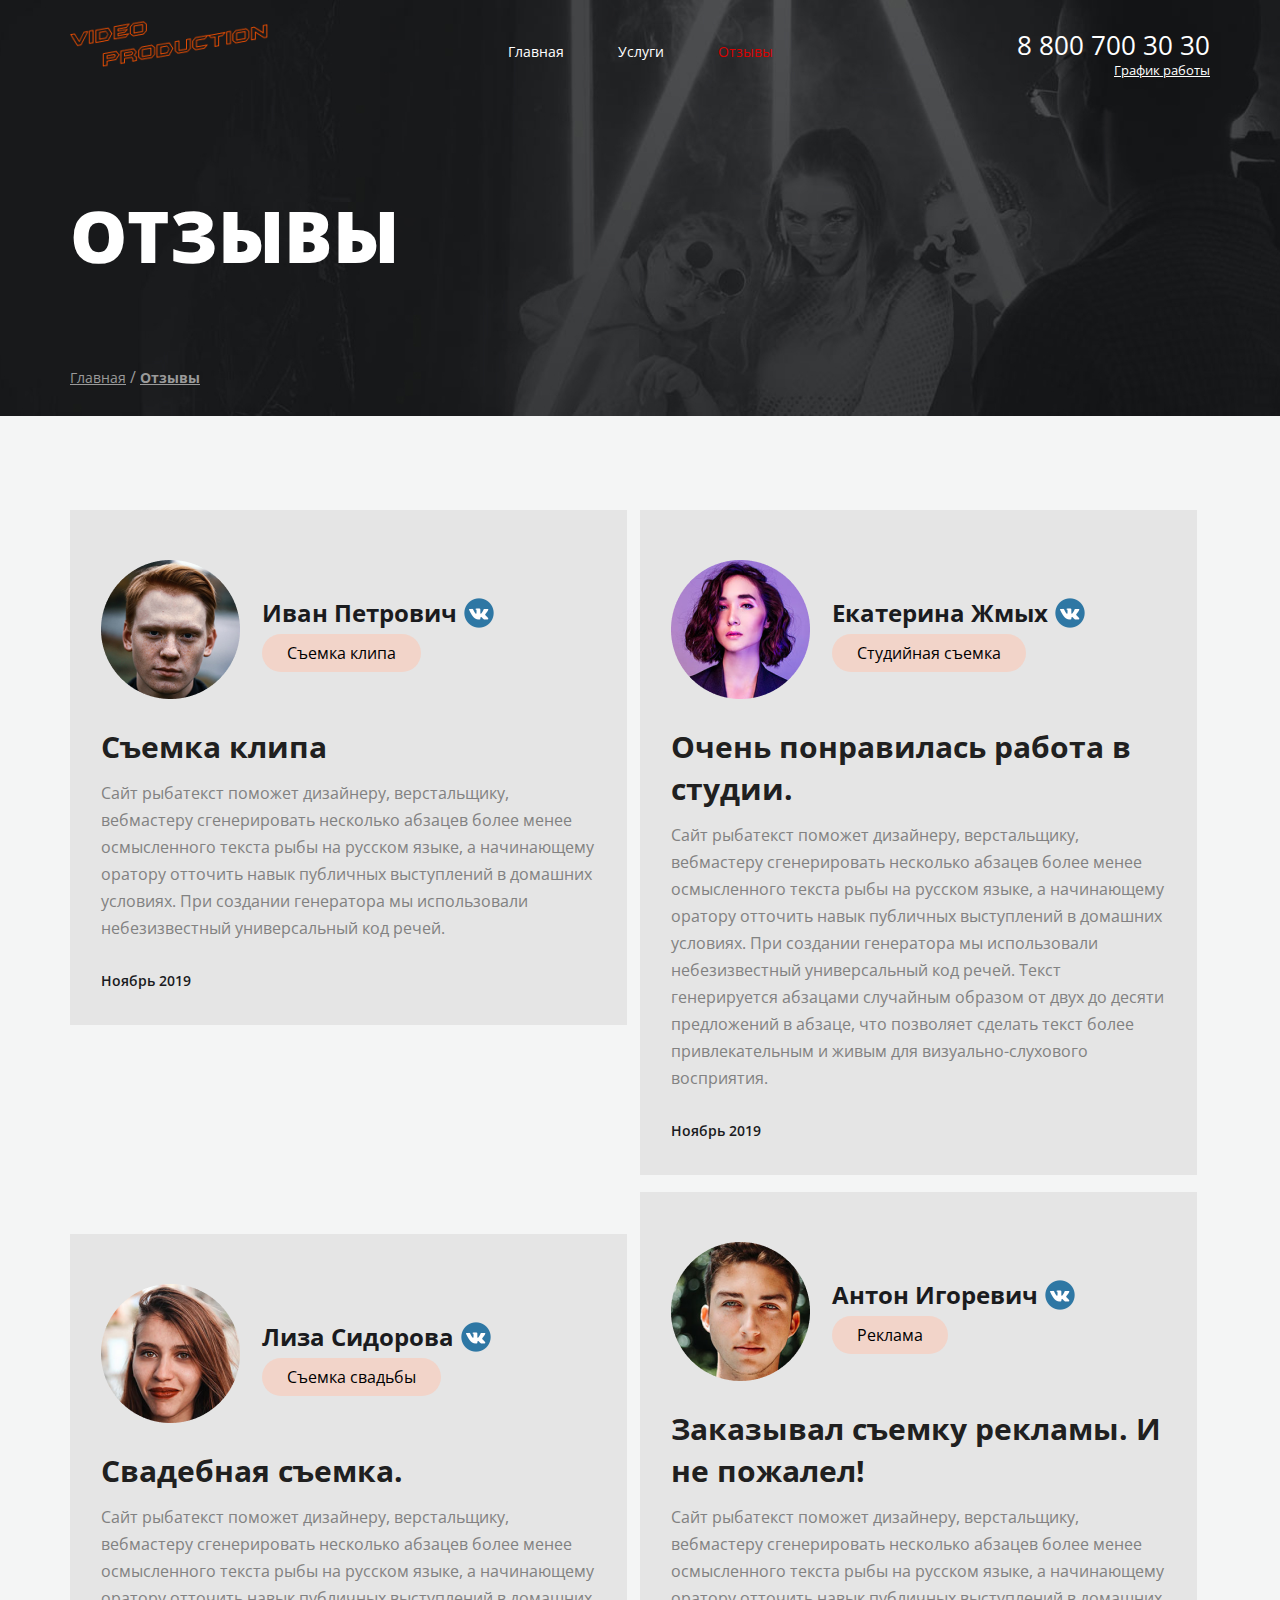
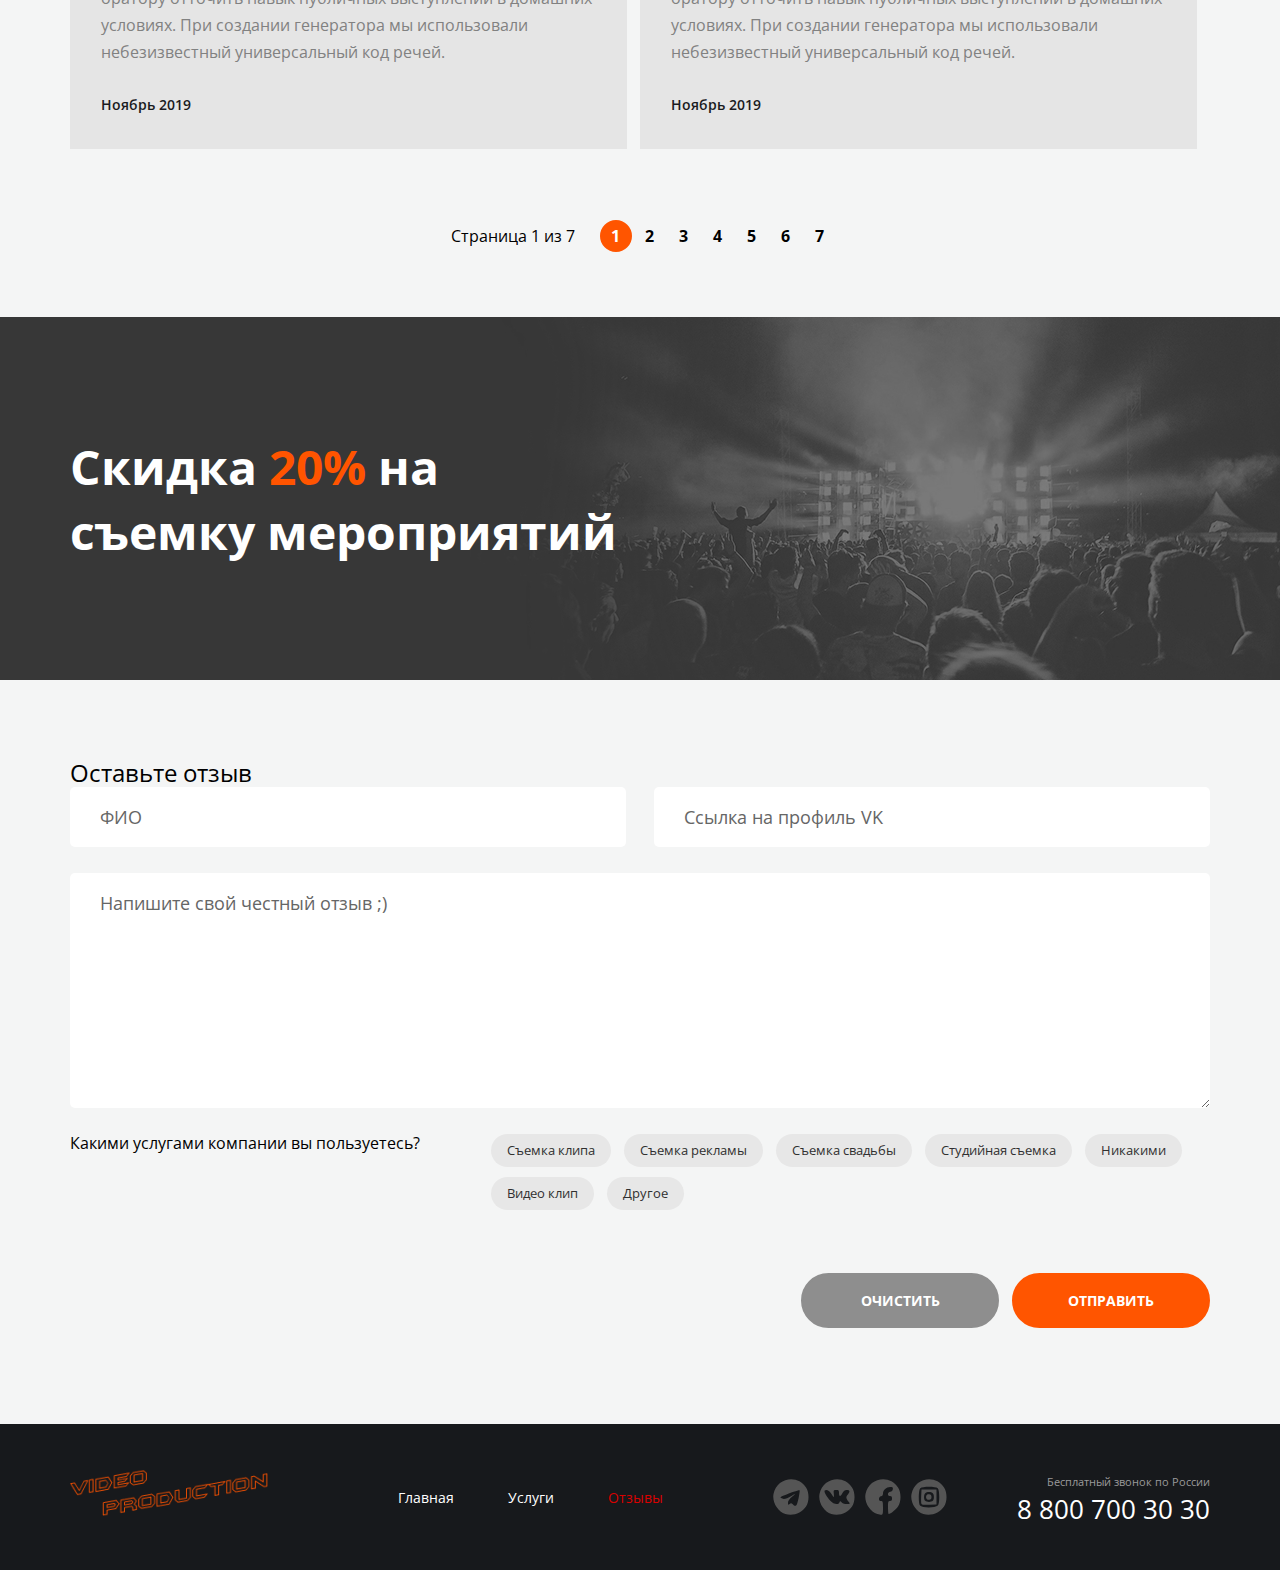
==== reviews.html @ 3e221c43 "Сделал выпадающее меню" ====
<!DOCTYPE html>
<html lang="ru">

<head>
    <meta charset="UTF-8">
    <meta http-equiv="X-UA-Compatible" content="IE=edge">
    <meta name="viewport" content="width=device-width, initial-scale=1.0">
    <title>VIDEO PRODUCTION | Отзывы</title>
    <link rel="preconnect" href="https://fonts.gstatic.com">
    <link href="https://fonts.googleapis.com/css2?family=Open+Sans:wght@400;700;800&display=swap" rel="stylesheet">
    <link rel="stylesheet" href="./css/style.css">
</head>

<body>
    <div class="wrapper services-page-wrapper">
        <section class="top-line">
            <header class="header">
                <div class="container">
                    <a href="./index.html" class="logo">
                        <img src="./logo/logo.png" alt="video production" class="logo__img">
                    </a>
                    <nav class="menu">
                        <ul class="menu__list">
                            <li class="menu__item"><a href="./index.html" class="menu__link">Главная</a></li>
                            <li class="menu__item"><a href="./services.html" class="menu__link">Услуги</a></li>
                            <li class="menu__item menu__item_active"><a href="#" class="menu__link">Отзывы</a></li>
                        </ul>
                    </nav>
                    <address class="contacts">
                        <a href="tel:+78007003030" class="contacts__phone">8 800 700 30 30</a>
                        <div class="dropdown">
                            <a class="contacts__dropdown-title">График работы</a>
                            <div class="dropdown__menu">
                                <ul class="dropdown__list">
                                    <li class="dropdown__item"><span>пн-вс: 09:00 - 20:00</span></li>
                                    <li class="dropdown__item">Обед: 14:00-14:30</li>
                                </ul>
                            </div>
                        </div>
                    </address>
                </div>
            </header>

            <div class="container">
                <h1 class="services__main__title">Отзывы</h1>
                <nav class="breadcrumbs">
                    <ul class="breadcrumbs__list">
                        <li class="breadcrumbs__item"><a href="./index.html">Главная</a></li>
                        <li class="breadcrumbs__item breadcrumbs__item--active" aria-current="page"><a
                                href="./services.html">Отзывы</a></li>
                    </ul>
                </nav>
            </div>
        </section>

        <main class="main-reviews">
            <div class="container">
                <div class="main-reviews__blocks">
                    <div class="main-reviews__block">
                        <div class="reviews__person--header">
                            <img src="./img/reviews__page/1.png" alt="1" class="person--img">
                            <div class="person--info">
                                <a href="#" class="person--name-link">
                                    <div class="person--name">Иван Петрович</div>
                                    <img src="./icons/reviews__page/vk.png" alt="vk" class="person--social">
                                </a>
                                <div class="person--service">Съемка клипа</div>
                            </div>
                        </div>
                        <h3 class="person--title">Съемка клипа</h3>
                        <p class="person--text">Сайт рыбатекст поможет дизайнеру, верстальщику, вебмастеру сгенерировать
                            несколько абзацев более менее осмысленного текста рыбы на русском языке, а начинающему
                            оратору отточить навык публичных выступлений в домашних условиях. При создании генератора мы
                            использовали небезизвестный универсальный код речей. </p>
                        <time class="person--time">Ноябрь 2019</time>
                    </div>
                    <div class="main-reviews__block">
                        <div class="reviews__person--header">
                            <img src="./img/reviews__page/3.png" alt="3" class="person--img">
                            <div class="person--info">
                                <a href="#" class="person--name-link">
                                    <div class="person--name">Лиза Сидорова</div>
                                    <img src="./icons/reviews__page/vk.png" alt="vk" class="person--social">
                                </a>
                                <div class="person--service">Съемка свадьбы</div>
                            </div>
                        </div>
                        <h3 class="person--title">Свадебная съемка.</h3>
                        <p class="person--text">Сайт рыбатекст поможет дизайнеру, верстальщику, вебмастеру сгенерировать
                            несколько абзацев более менее осмысленного текста рыбы на русском языке, а начинающему
                            оратору отточить навык публичных выступлений в домашних условиях. При создании генератора мы
                            использовали небезизвестный универсальный код речей. </p>
                        <time class="person--time">Ноябрь 2019</time>
                    </div>
                    <div class="main-reviews__block">
                        <div class="reviews__person--header">
                            <img src="./img/reviews__page/2.png" alt="2" class="person--img">
                            <div class="person--info">
                                <a href="#" class="person--name-link">
                                    <div class="person--name">Екатерина Жмых</div>
                                    <img src="./icons/reviews__page/vk.png" alt="vk" class="person--social">
                                </a>
                                <div class="person--service">Студийная съемка</div>
                            </div>
                        </div>
                        <h3 class="person--title">Очень понравилась работа в студии.</h3>
                        <p class="person--text">Сайт рыбатекст поможет дизайнеру, верстальщику, вебмастеру сгенерировать
                            несколько абзацев более менее осмысленного текста рыбы на русском языке, а начинающему
                            оратору отточить навык публичных выступлений в домашних условиях. При создании генератора мы
                            использовали небезизвестный универсальный код речей. Текст генерируется абзацами случайным
                            образом от двух до десяти предложений в абзаце, что позволяет сделать текст более
                            привлекательным и живым для визуально-слухового восприятия.</p>
                        <time class="person--time">Ноябрь 2019</time>
                    </div>
                    <div class="main-reviews__block">
                        <div class="reviews__person--header">
                            <img src="./img/reviews__page/4.png" alt="4" class="person--img">
                            <div class="person--info">
                                <a href="#" class="person--name-link">
                                    <div class="person--name">Антон Игоревич</div>
                                    <img src="./icons/reviews__page/vk.png" alt="vk" class="person--social">
                                </a>
                                <div class="person--service">Реклама</div>
                            </div>
                        </div>
                        <h3 class="person--title">Заказывал съемку рекламы. И не пожалел!</h3>
                        <p class="person--text">Сайт рыбатекст поможет дизайнеру, верстальщику, вебмастеру сгенерировать
                            несколько абзацев более менее осмысленного текста рыбы на русском языке, а начинающему
                            оратору отточить навык публичных выступлений в домашних условиях. При создании генератора мы
                            использовали небезизвестный универсальный код речей.</p>
                        <time class="person--time">Ноябрь 2019</time>
                    </div>
                </div>
                <div class="paginator">
                    <div class="paginator__display paginator__item-black">Страница 1 из 7</div>
                    <ul class="paginator__list">
                        <li class="paginator__item paginator__item-black paginator__item_active">1</li>
                        <li class="paginator__item paginator__item-black">2</li>
                        <li class="paginator__item paginator__item-black">3</li>
                        <li class="paginator__item paginator__item-black">4</li>
                        <li class="paginator__item paginator__item-black">5</li>
                        <li class="paginator__item paginator__item-black">6</li>
                        <li class="paginator__item paginator__item-black">7</li>
                    </ul>
                </div>
            </div>
        </main>

        <section class="section-sale">
            <div class="container">
                <h3 class="section-sale--title">Скидка <span>20%</span> на</h3>
                <h3 class="section-sale--title">съемку мероприятий</h3>
            </div>
        </section>

        <section class="section-feedback">
            <div class="container">
                <h2 class="give-feedback-title">Оставьте отзыв</h2>
                <form class="form">
                    <div class="form__row">
                        <input type="text" placeholder="ФИО" class="form__input">
                        <input type="text" placeholder="Ссылка на профиль VK" class="form__input">
                    </div>
                    <div class="form__row">
                        <textarea class="form__input form__input--textarea"
                            placeholder="Напишите свой честный отзыв ;)"></textarea>
                    </div>
                    <div class="form__controls">
                        <div class="form__controls-title">Какими услугами компании вы пользуетесь?</div>
                        <ul class="controls">
                            <li class="controls__item">
                                <label class="controls__elem">
                                    <input type="checkbox" class="controls__checkbox">
                                    <div class="tag controls__tag">Съемка клипа</div>
                                </label>
                            </li>
                            <li class="controls__item">
                                <label class="controls__elem">
                                    <input type="checkbox" class="controls__checkbox">
                                    <div class="tag controls__tag">Съемка рекламы</div>
                                </label>
                            </li>
                            <li class="controls__item">
                                <label class="controls__elem">
                                    <input type="checkbox" class="controls__checkbox">
                                    <div class="tag controls__tag">Съемка свадьбы</div>
                                </label>
                            </li>
                            <li class="controls__item">
                                <label class="controls__elem">
                                    <input type="checkbox" class="controls__checkbox">
                                    <div class="tag controls__tag">Студийная съемка</div>
                                </label>
                            </li>
                            <li class="controls__item">
                                <label class="controls__elem">
                                    <input type="checkbox" class="controls__checkbox">
                                    <div class="tag controls__tag">Никакими</div>
                                </label>
                            </li>
                            <li class="controls__item">
                                <label class="controls__elem">
                                    <input type="checkbox" class="controls__checkbox">
                                    <div class="tag controls__tag">Видео клип</div>
                                </label>
                            </li>
                            <li class="controls__item">
                                <label class="controls__elem">
                                    <input type="checkbox" class="controls__checkbox">
                                    <div class="tag controls__tag">Другое</div>
                                </label>
                            </li>
                        </ul>
                    </div>
                    <div class="form__btns">
                        <button type="reset" class="btn btn--color--grey">Очистить</button>
                        <button type="submit" class="btn btn--color--orange">Отправить</button>
                    </div>
                </form>
            </div>
        </section>


        <footer class="footer">
            <div class="container">
                <a href="#" class="footer__logo"><img src="./logo/logo.png" alt="video production"></a>
                <nav class="footer__menu">
                    <ul class="footer__menu_list">
                        <li class="menu__item"><a href="./index.html" class="menu__link">Главная</a>
                        </li>
                        <li class="menu__item"><a href="#" class="menu__link">Услуги</a></li>
                        <li class="menu__item  menu__item_active"><a href="./reviews.html" class="menu__link">Отзывы</a>
                        </li>
                    </ul>
                </nav>
                <div class="social">
                    <ul class="social__list">
                        <li class="social__item"><a href="#" class="social__link"><img src="./icons/telegram.svg"
                                    class="social__telegram" alt="telegram"></a></li>
                        <li class="social__item"><a href="#" class="social__link"><img src="./icons/vk.svg"
                                    class="social__vk" alt="vk"></a></li>
                        <li class="social__item"><a href="#" class="social__link"><img src="./icons/f.svg"
                                    class="social__facebook" alt="facebook"></a>
                        </li>
                        <li class="social__item"><a href="#" class="social__link"><img src="./icons/in.svg"
                                    class="social__instagram" alt="instagram"></a></li>
                    </ul>
                </div>
                <address class="footer__contacts">
                    <div class="footer__contacts_info">Бесплатный звонок по России</div>
                    <a href="tel:+78007003030" class="contacts__phone">8 800 700 30 30</a>
                </address>
            </div>
        </footer>
    </div>
</body>

</html>
---- css/style.css ----
@import url(./layout/normalize.css);
@import url(./layout/base.css);
@import url(./blocks/header.css);
@import url(./blocks/menu.css);
@import url(./blocks/contacts.css);
@import url(./blocks/page-wrapper.css);
@import url(./blocks/head-main.css);
@import url(./blocks/services.css);
@import url(./blocks/news_and_promo.css);
@import url(./blocks/paginator.css);
@import url(./blocks/about-us.css);
@import url(./blocks/footer.css);
@import url(./blocks/social.css);
@import url(./blocks/top-line.css);
@import url(./blocks/breadcrumbs.css);
@import url(./blocks/main-services.css);
@import url(./blocks/partners.css);
@import url(./blocks/welcome.css);
@import url(./blocks/main-reviews.css);
@import url(./blocks/section-sale.css);
@import url(./blocks/section-feedback.css);
@import url(./blocks/form.css);
@import url(./blocks/hover-transition.css);
@import url(./blocks/dropdown.css);
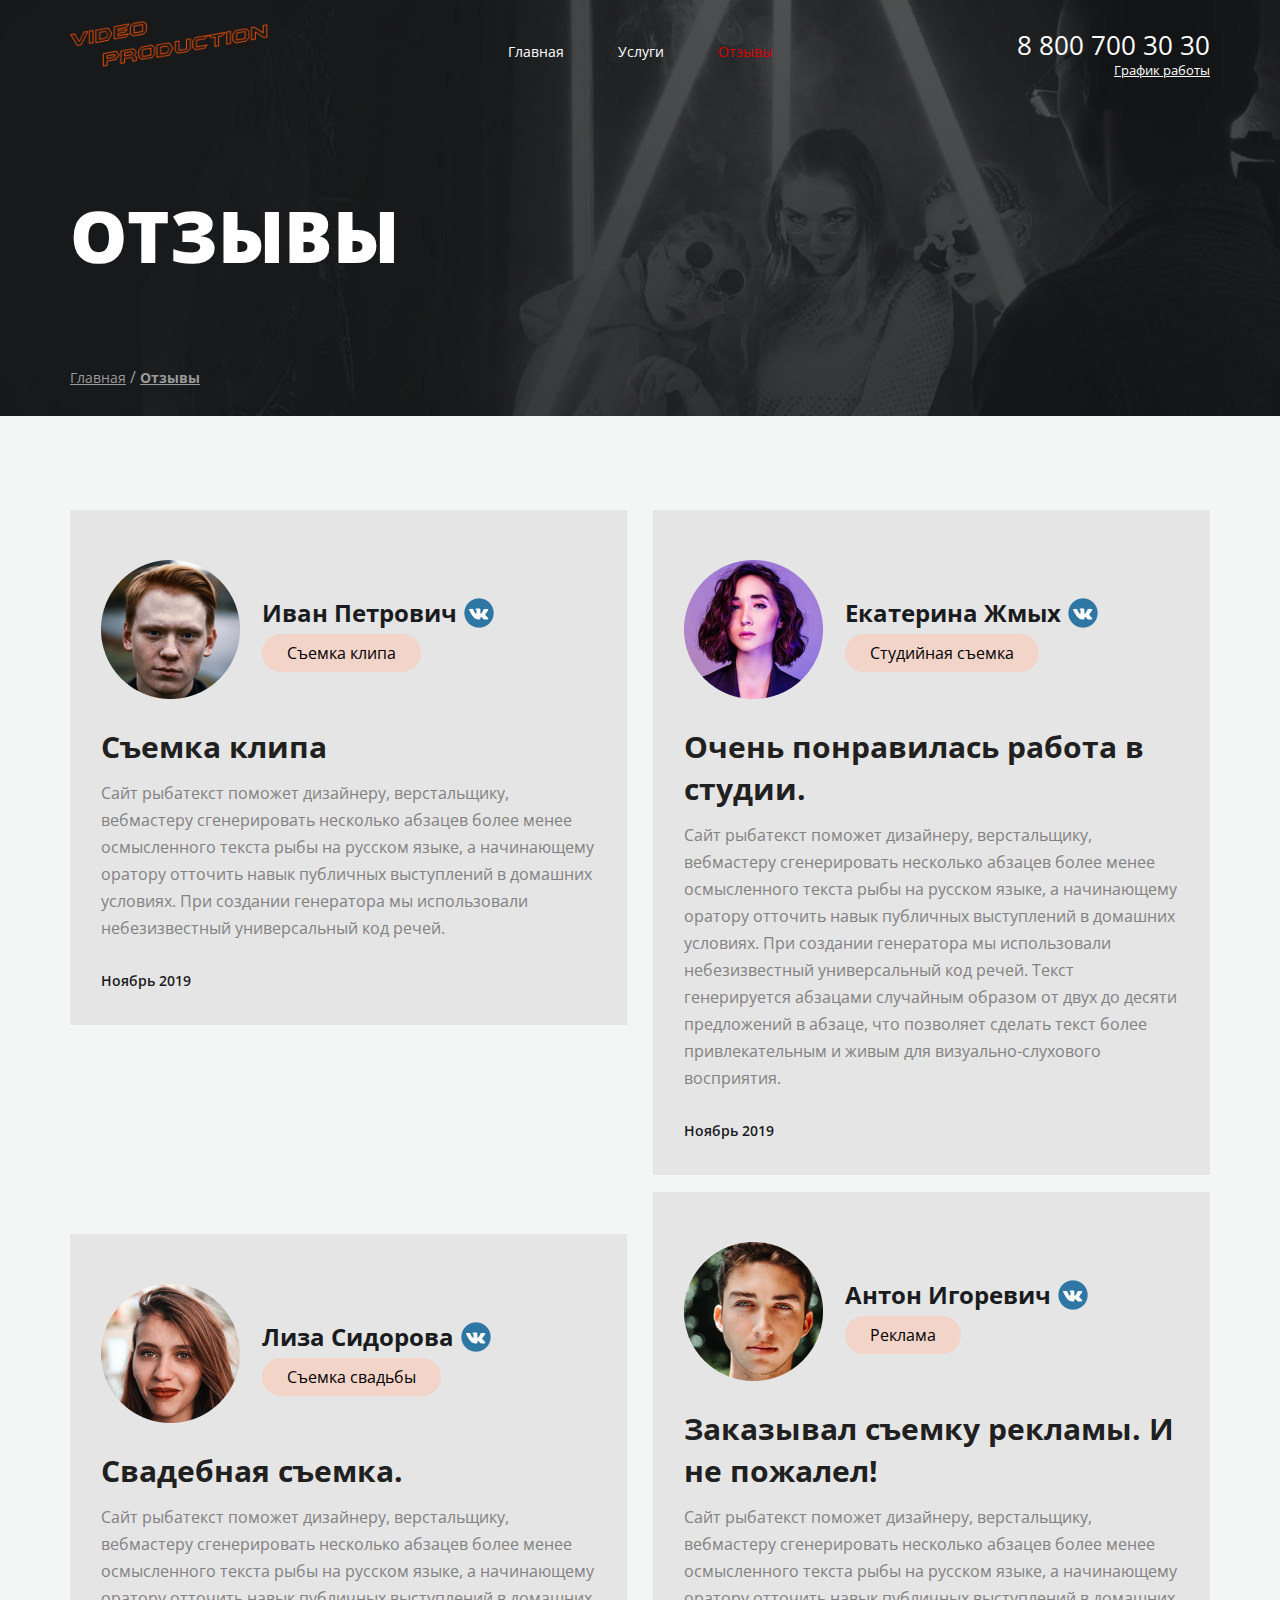
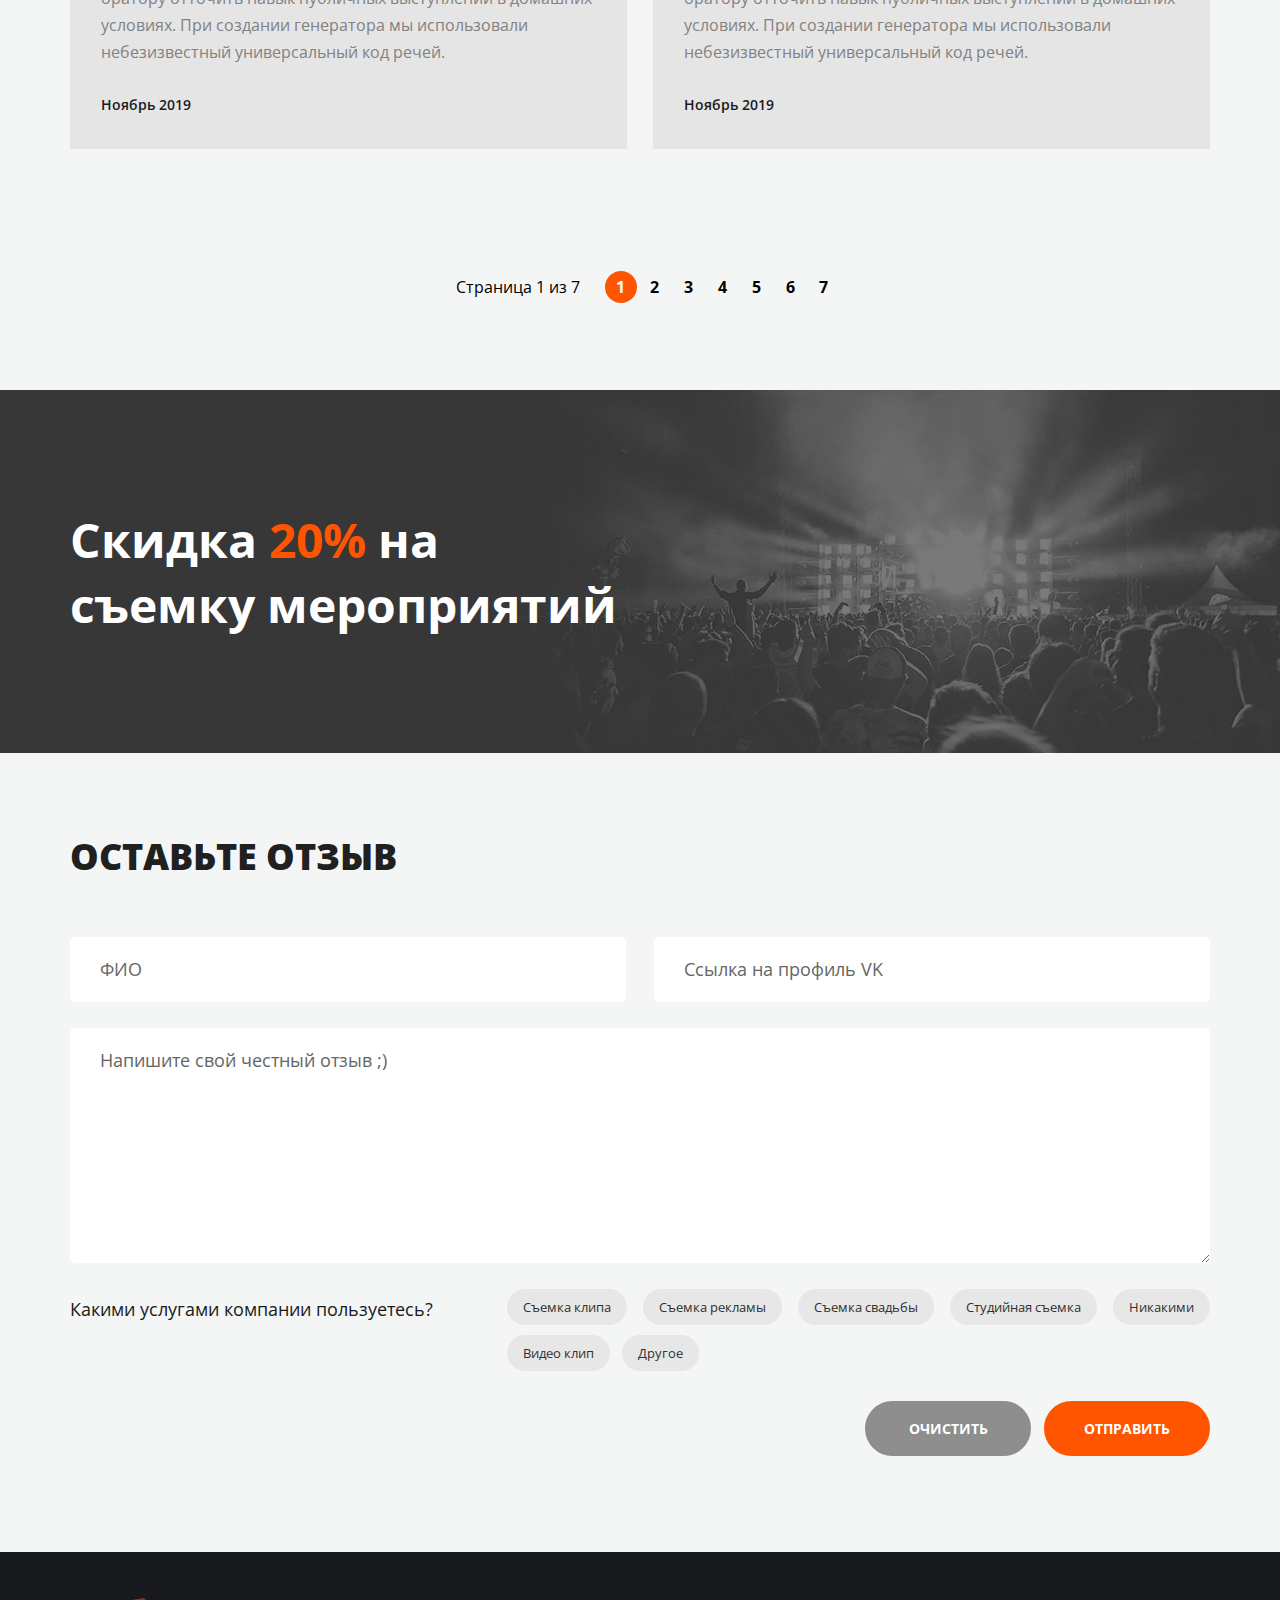
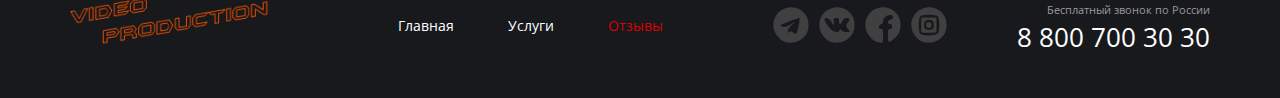
==== commit dcf402d0: "Отзывы - perfectpixel - галочка" ====
--- a/reviews.html
+++ b/reviews.html
@@ -166,7 +166,7 @@
                             placeholder="Напишите свой честный отзыв ;)"></textarea>
                     </div>
                     <div class="form__controls">
-                        <div class="form__controls-title">Какими услугами компании вы пользуетесь?</div>
+                        <div class="form__controls-title">Какими услугами компании пользуетесь?</div>
                         <ul class="controls">
                             <li class="controls__item">
                                 <label class="controls__elem">
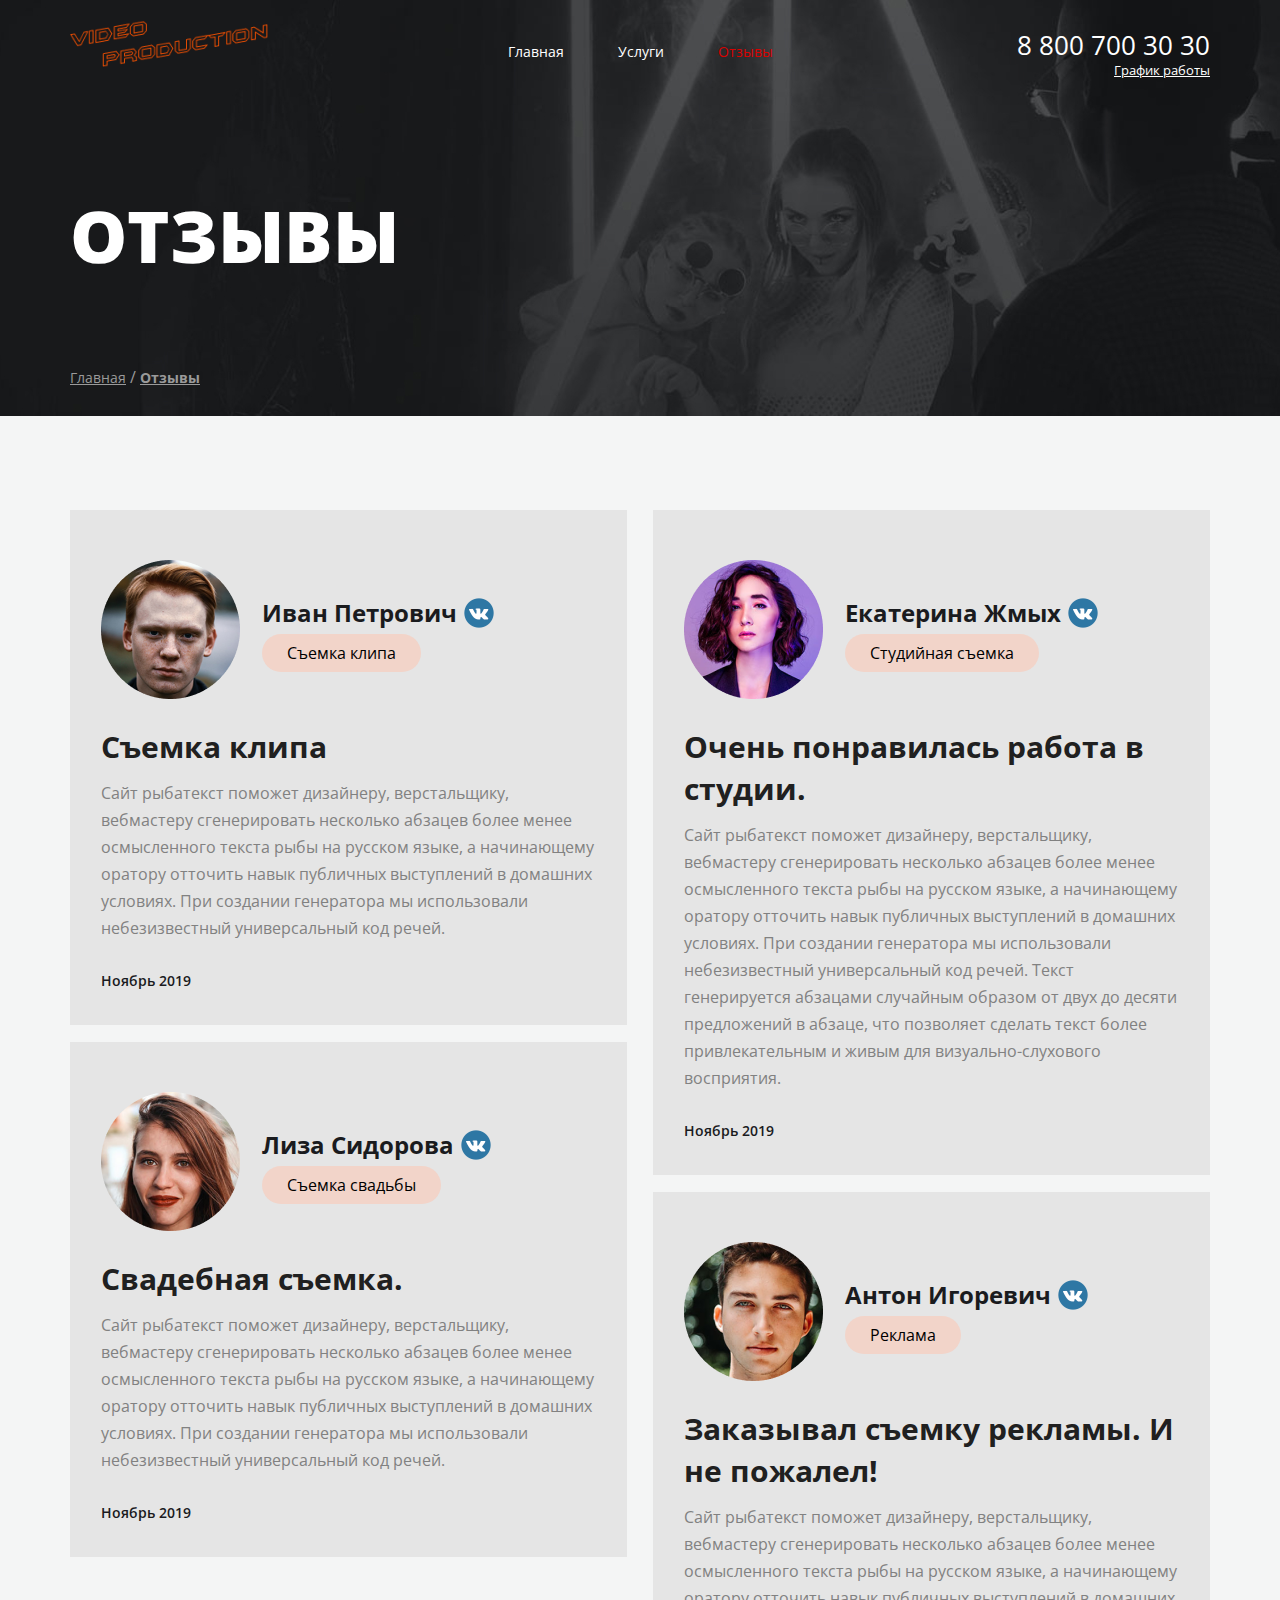
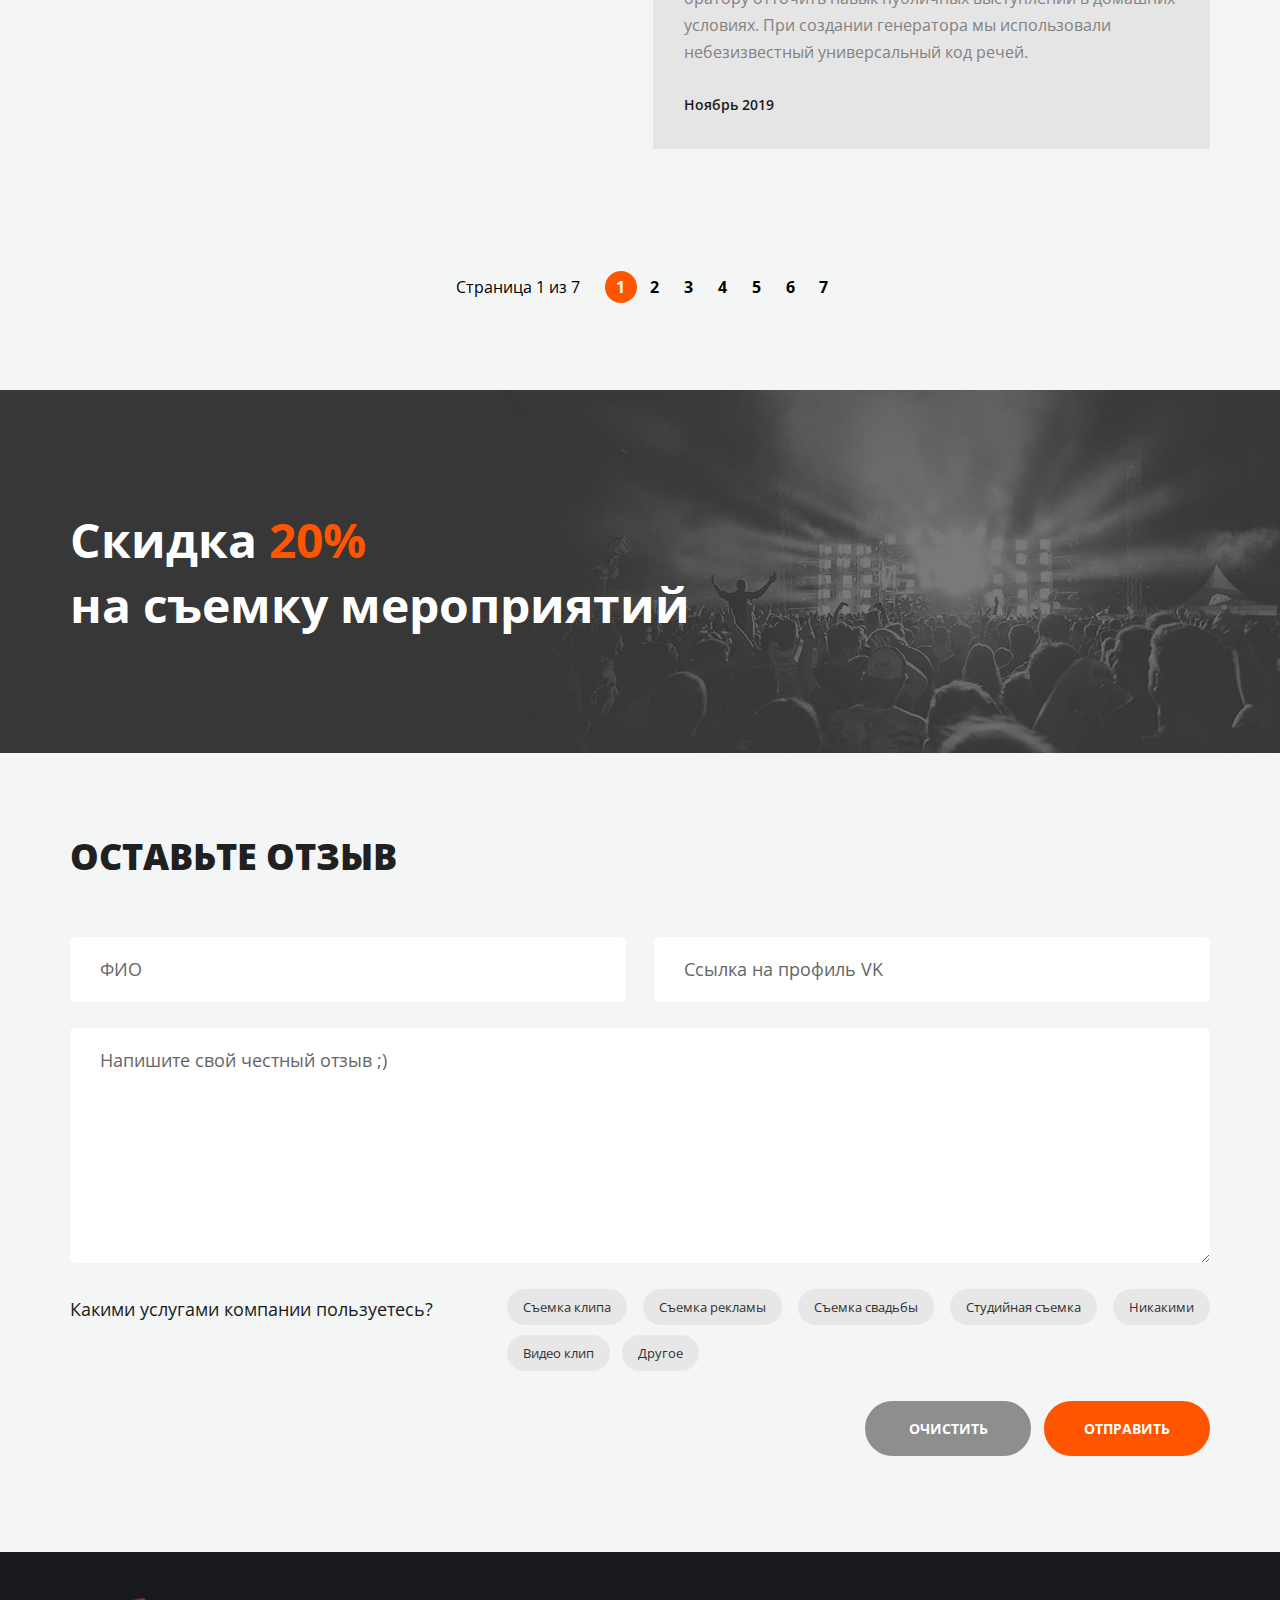
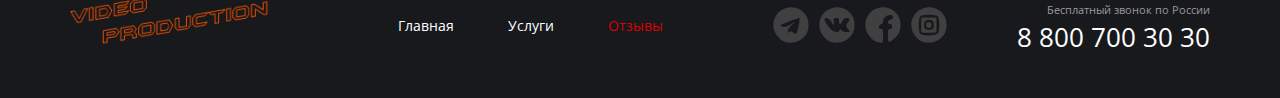
==== commit 3e57aea7: "Внес правки касательно именования модификаторов" ====
--- a/reviews.html
+++ b/reviews.html
@@ -134,7 +134,7 @@
                 <div class="paginator">
                     <div class="paginator__display paginator__item-black">Страница 1 из 7</div>
                     <ul class="paginator__list">
-                        <li class="paginator__item paginator__item-black paginator__item_active">1</li>
+                        <li class="paginator__item paginator__item-black paginator__item--active">1</li>
                         <li class="paginator__item paginator__item-black">2</li>
                         <li class="paginator__item paginator__item-black">3</li>
                         <li class="paginator__item paginator__item-black">4</li>
@@ -148,8 +148,8 @@
 
         <section class="section-sale">
             <div class="container">
-                <h3 class="section-sale--title">Скидка <span>20%</span> на</h3>
-                <h3 class="section-sale--title">съемку мероприятий</h3>
+                <h3 class="section-sale--title">Скидка <span>20%</span></h3>
+                <h3 class="section-sale--title">на съемку мероприятий</h3>
             </div>
         </section>
 
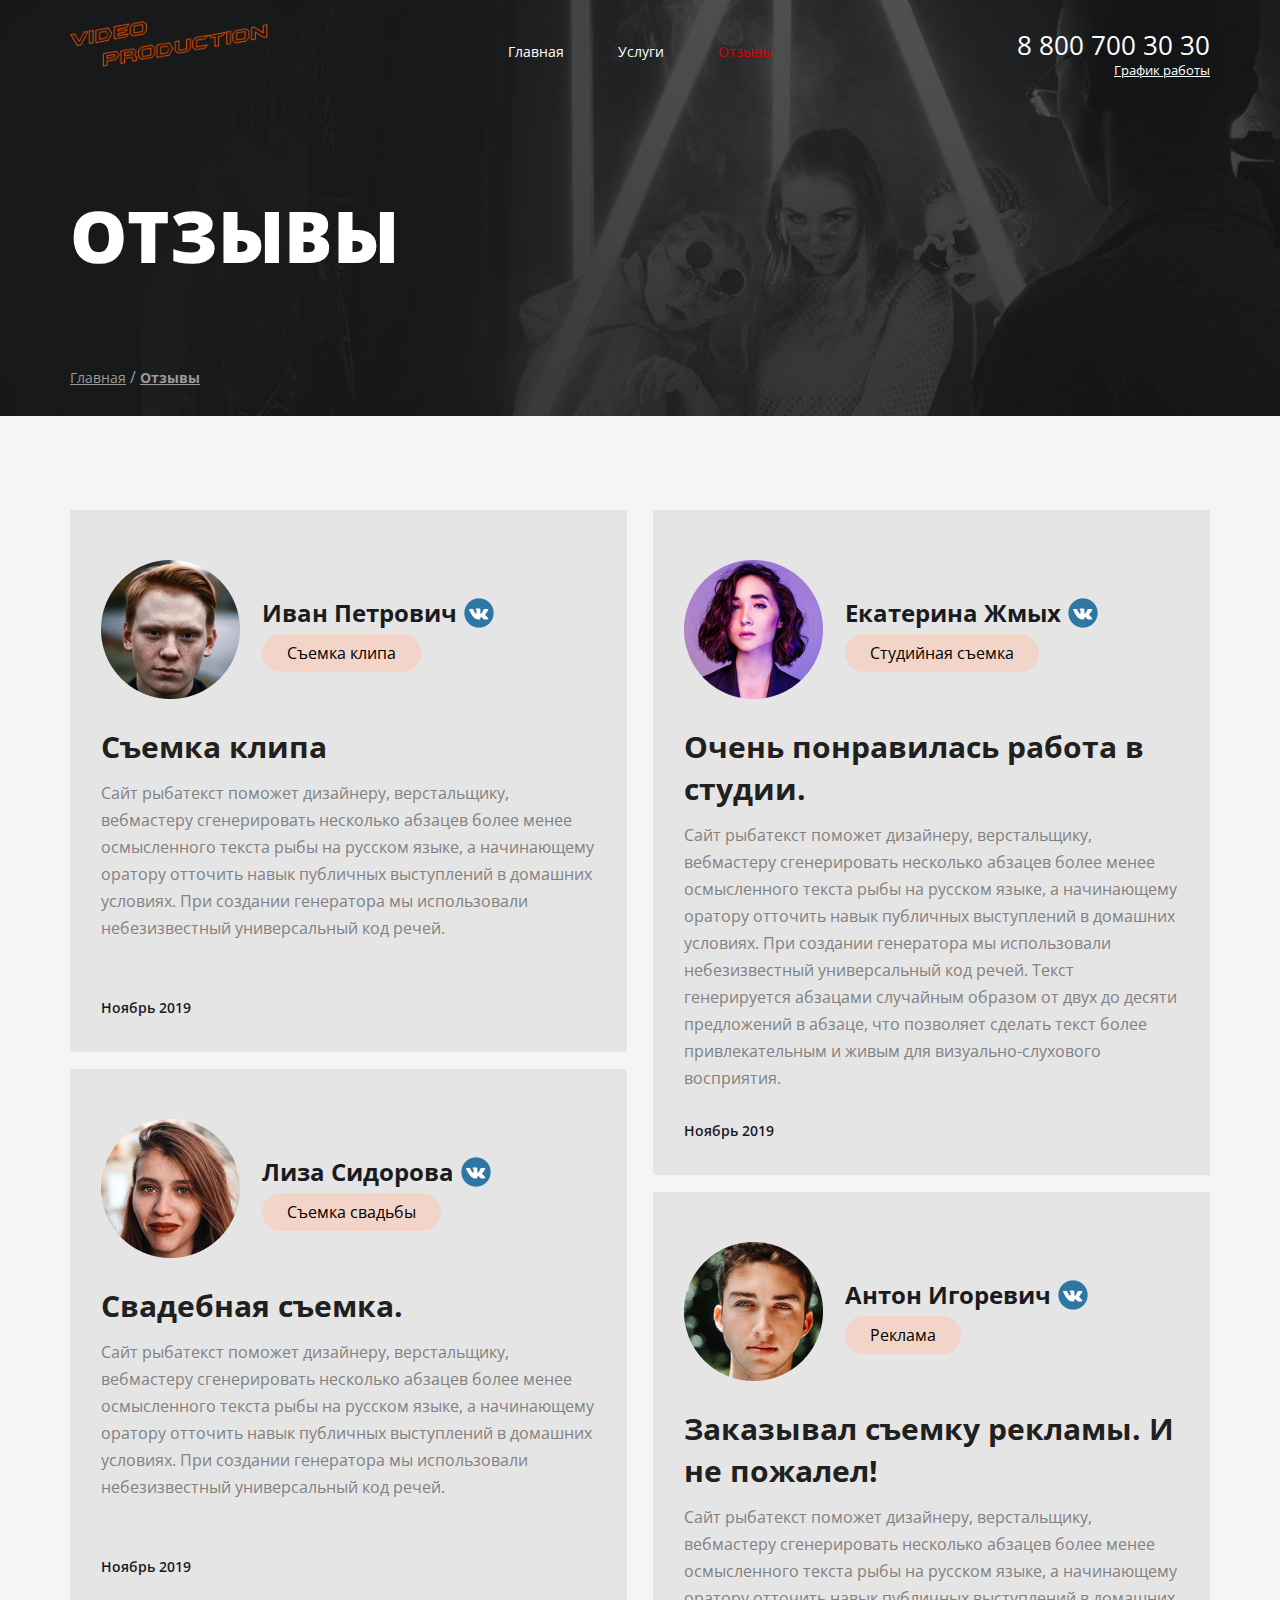
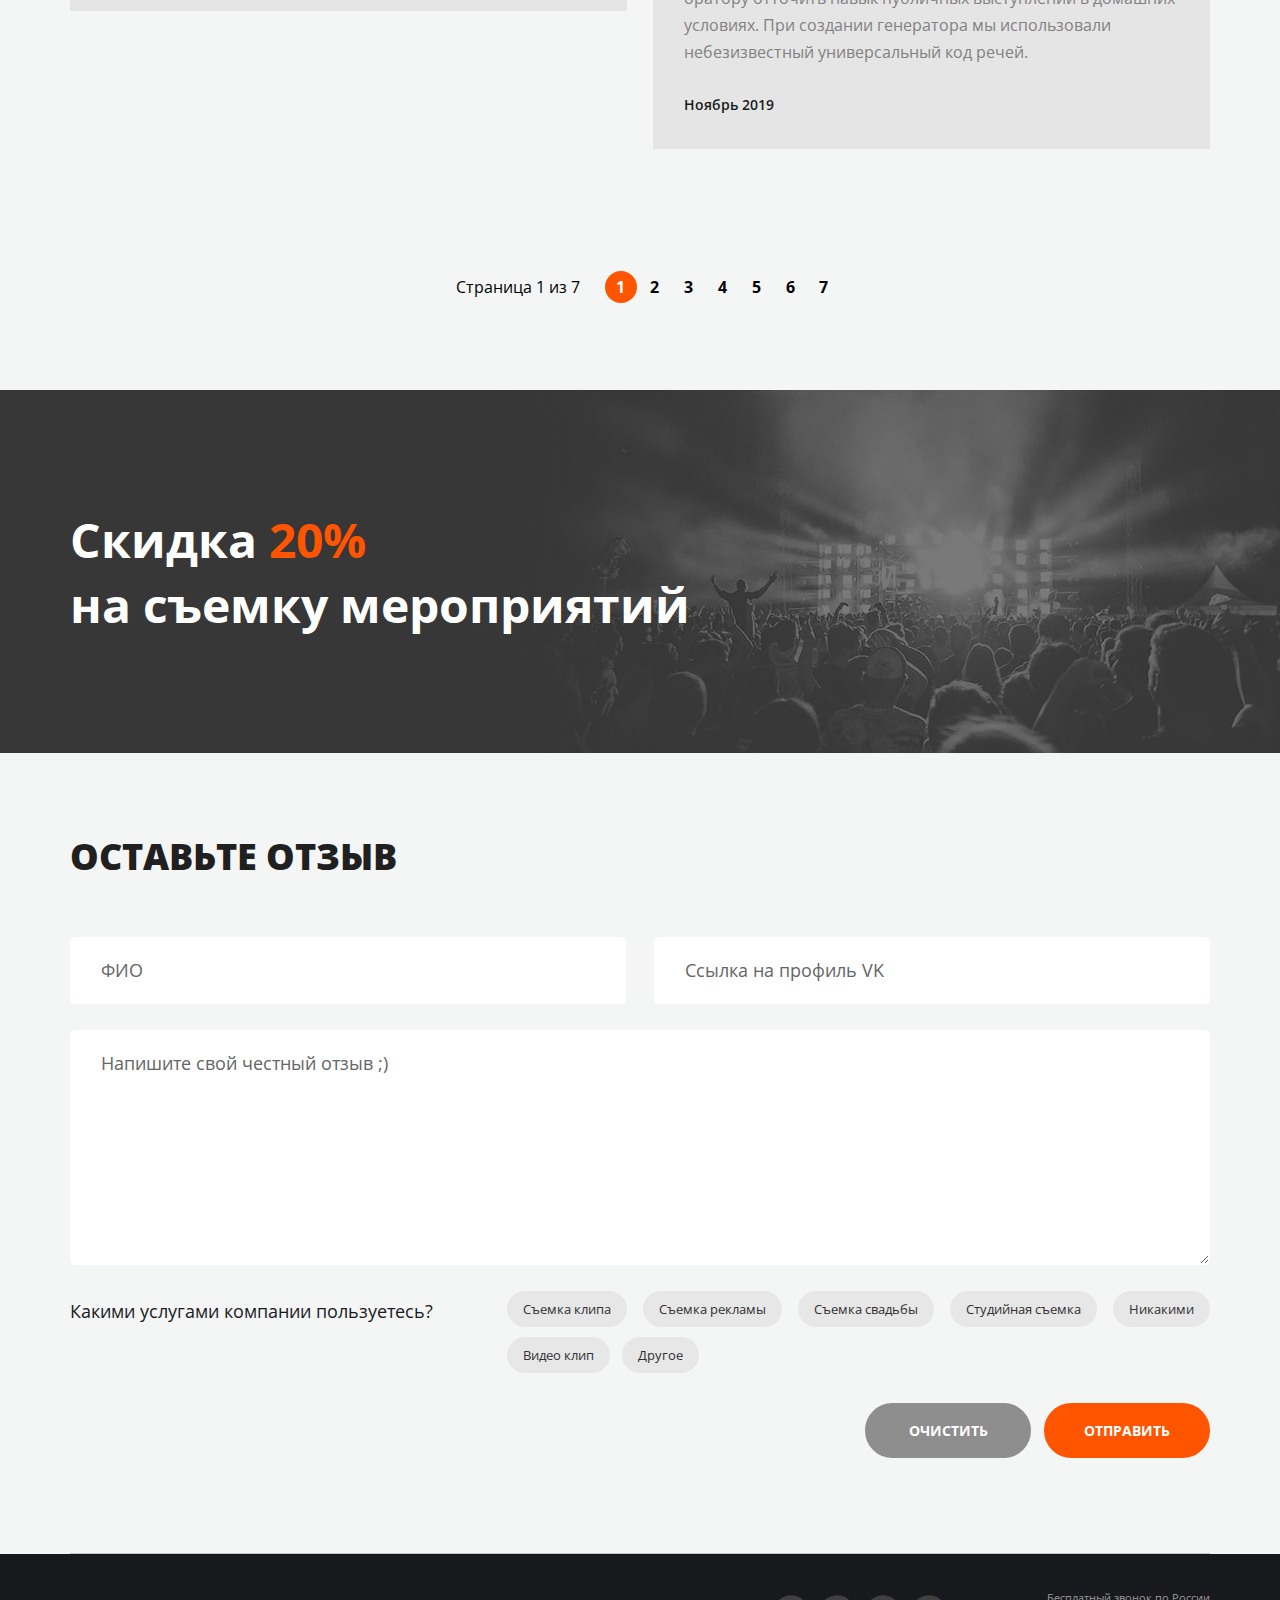
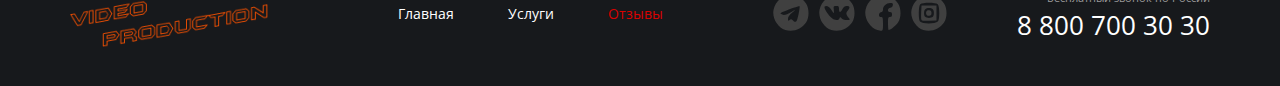
==== commit 9cdb4524: "теперь недоБЭМ, полноценный БЭМ :)" ====
--- a/reviews.html
+++ b/reviews.html
@@ -46,6 +46,7 @@
                 <nav class="breadcrumbs">
                     <ul class="breadcrumbs__list">
                         <li class="breadcrumbs__item"><a href="./index.html">Главная</a></li>
+                        <li class="breadcrumbs__item-line">&nbsp;/&nbsp;</li>
                         <li class="breadcrumbs__item breadcrumbs__item--active" aria-current="page"><a
                                 href="./services.html">Отзывы</a></li>
                     </ul>
@@ -55,92 +56,92 @@
 
         <main class="main-reviews">
             <div class="container">
-                <div class="main-reviews__blocks">
-                    <div class="main-reviews__block">
-                        <div class="reviews__person--header">
-                            <img src="./img/reviews__page/1.png" alt="1" class="person--img">
-                            <div class="person--info">
-                                <a href="#" class="person--name-link">
-                                    <div class="person--name">Иван Петрович</div>
-                                    <img src="./icons/reviews__page/vk.png" alt="vk" class="person--social">
-                                </a>
-                                <div class="person--service">Съемка клипа</div>
-                            </div>
-                        </div>
-                        <h3 class="person--title">Съемка клипа</h3>
-                        <p class="person--text">Сайт рыбатекст поможет дизайнеру, верстальщику, вебмастеру сгенерировать
+                <div class="main-reviews__feedbacks">
+                    <div class="main-reviews__feedback">
+                        <div class="feedback__header">
+                            <img src="./img/reviews__page/1.png" alt="1" class="header__img">
+                            <div class="header__person-info">
+                                <a href="#" class="person-info__name-link">
+                                    <div class="person-info__name">Иван Петрович</div>
+                                    <img src="./icons/reviews__page/vk.png" alt="vk" class="person-info__social">
+                                </a>
+                                <div class="person-info__service">Съемка клипа</div>
+                            </div>
+                        </div>
+                        <h3 class="feedback__title">Съемка клипа</h3>
+                        <p class="feedback__text">Сайт рыбатекст поможет дизайнеру, верстальщику, вебмастеру сгенерировать
                             несколько абзацев более менее осмысленного текста рыбы на русском языке, а начинающему
                             оратору отточить навык публичных выступлений в домашних условиях. При создании генератора мы
                             использовали небезизвестный универсальный код речей. </p>
-                        <time class="person--time">Ноябрь 2019</time>
-                    </div>
-                    <div class="main-reviews__block">
-                        <div class="reviews__person--header">
-                            <img src="./img/reviews__page/3.png" alt="3" class="person--img">
-                            <div class="person--info">
-                                <a href="#" class="person--name-link">
-                                    <div class="person--name">Лиза Сидорова</div>
-                                    <img src="./icons/reviews__page/vk.png" alt="vk" class="person--social">
-                                </a>
-                                <div class="person--service">Съемка свадьбы</div>
-                            </div>
-                        </div>
-                        <h3 class="person--title">Свадебная съемка.</h3>
-                        <p class="person--text">Сайт рыбатекст поможет дизайнеру, верстальщику, вебмастеру сгенерировать
+                        <time class="feedback__time">Ноябрь 2019</time>
+                    </div>
+                    <div class="main-reviews__feedback">
+                        <div class="feedback__header">
+                            <img src="./img/reviews__page/3.png" alt="3" class="header__img">
+                            <div class="header__person-info">
+                                <a href="#" class="person-info__name-link">
+                                    <div class="person-info__name">Лиза Сидорова</div>
+                                    <img src="./icons/reviews__page/vk.png" alt="vk" class="person-info__social">
+                                </a>
+                                <div class="person-info__service">Съемка свадьбы</div>
+                            </div>
+                        </div>
+                        <h3 class="feedback__title">Свадебная съемка.</h3>
+                        <p class="feedback__text">Сайт рыбатекст поможет дизайнеру, верстальщику, вебмастеру сгенерировать
                             несколько абзацев более менее осмысленного текста рыбы на русском языке, а начинающему
                             оратору отточить навык публичных выступлений в домашних условиях. При создании генератора мы
                             использовали небезизвестный универсальный код речей. </p>
-                        <time class="person--time">Ноябрь 2019</time>
-                    </div>
-                    <div class="main-reviews__block">
-                        <div class="reviews__person--header">
-                            <img src="./img/reviews__page/2.png" alt="2" class="person--img">
-                            <div class="person--info">
-                                <a href="#" class="person--name-link">
-                                    <div class="person--name">Екатерина Жмых</div>
-                                    <img src="./icons/reviews__page/vk.png" alt="vk" class="person--social">
-                                </a>
-                                <div class="person--service">Студийная съемка</div>
-                            </div>
-                        </div>
-                        <h3 class="person--title">Очень понравилась работа в студии.</h3>
-                        <p class="person--text">Сайт рыбатекст поможет дизайнеру, верстальщику, вебмастеру сгенерировать
+                        <time class="feedback__time">Ноябрь 2019</time>
+                    </div>
+                    <div class="main-reviews__feedback">
+                        <div class="feedback__header">
+                            <img src="./img/reviews__page/2.png" alt="2" class="header__img">
+                            <div class="header__person-info">
+                                <a href="#" class="person-info__name-link">
+                                    <div class="person-info__name">Екатерина Жмых</div>
+                                    <img src="./icons/reviews__page/vk.png" alt="vk" class="person-info__social">
+                                </a>
+                                <div class="person-info__service">Студийная съемка</div>
+                            </div>
+                        </div>
+                        <h3 class="feedback__title">Очень понравилась работа в студии.</h3>
+                        <p class="feedback__text">Сайт рыбатекст поможет дизайнеру, верстальщику, вебмастеру сгенерировать
                             несколько абзацев более менее осмысленного текста рыбы на русском языке, а начинающему
                             оратору отточить навык публичных выступлений в домашних условиях. При создании генератора мы
                             использовали небезизвестный универсальный код речей. Текст генерируется абзацами случайным
                             образом от двух до десяти предложений в абзаце, что позволяет сделать текст более
                             привлекательным и живым для визуально-слухового восприятия.</p>
-                        <time class="person--time">Ноябрь 2019</time>
-                    </div>
-                    <div class="main-reviews__block">
-                        <div class="reviews__person--header">
-                            <img src="./img/reviews__page/4.png" alt="4" class="person--img">
-                            <div class="person--info">
-                                <a href="#" class="person--name-link">
-                                    <div class="person--name">Антон Игоревич</div>
-                                    <img src="./icons/reviews__page/vk.png" alt="vk" class="person--social">
-                                </a>
-                                <div class="person--service">Реклама</div>
-                            </div>
-                        </div>
-                        <h3 class="person--title">Заказывал съемку рекламы. И не пожалел!</h3>
-                        <p class="person--text">Сайт рыбатекст поможет дизайнеру, верстальщику, вебмастеру сгенерировать
+                        <time class="feedback__time">Ноябрь 2019</time>
+                    </div>
+                    <div class="main-reviews__feedback">
+                        <div class="feedback__header">
+                            <img src="./img/reviews__page/4.png" alt="4" class="header__img">
+                            <div class="header__person-info">
+                                <a href="#" class="person-info__name-link">
+                                    <div class="person-info__name">Антон Игоревич</div>
+                                    <img src="./icons/reviews__page/vk.png" alt="vk" class="person-info__social">
+                                </a>
+                                <div class="person-info__service">Реклама</div>
+                            </div>
+                        </div>
+                        <h3 class="feedback__title">Заказывал съемку рекламы. И не пожалел!</h3>
+                        <p class="feedback__text">Сайт рыбатекст поможет дизайнеру, верстальщику, вебмастеру сгенерировать
                             несколько абзацев более менее осмысленного текста рыбы на русском языке, а начинающему
                             оратору отточить навык публичных выступлений в домашних условиях. При создании генератора мы
                             использовали небезизвестный универсальный код речей.</p>
-                        <time class="person--time">Ноябрь 2019</time>
+                        <time class="feedback__time">Ноябрь 2019</time>
                     </div>
                 </div>
                 <div class="paginator">
-                    <div class="paginator__display paginator__item-black">Страница 1 из 7</div>
+                    <div class="paginator__display paginator__item--black">Страница 1 из 7</div>
                     <ul class="paginator__list">
-                        <li class="paginator__item paginator__item-black paginator__item--active">1</li>
-                        <li class="paginator__item paginator__item-black">2</li>
-                        <li class="paginator__item paginator__item-black">3</li>
-                        <li class="paginator__item paginator__item-black">4</li>
-                        <li class="paginator__item paginator__item-black">5</li>
-                        <li class="paginator__item paginator__item-black">6</li>
-                        <li class="paginator__item paginator__item-black">7</li>
+                        <li class="paginator__item paginator__item--black paginator__item--active">1</li>
+                        <li class="paginator__item paginator__item--black">2</li>
+                        <li class="paginator__item paginator__item--black">3</li>
+                        <li class="paginator__item paginator__item--black">4</li>
+                        <li class="paginator__item paginator__item--black">5</li>
+                        <li class="paginator__item paginator__item--black">6</li>
+                        <li class="paginator__item paginator__item--black">7</li>
                     </ul>
                 </div>
             </div>
@@ -148,14 +149,13 @@
 
         <section class="section-sale">
             <div class="container">
-                <h3 class="section-sale--title">Скидка <span>20%</span></h3>
-                <h3 class="section-sale--title">на съемку мероприятий</h3>
+                <h3 class="section-sale__title">Скидка <span>20%</span><br>на съемку мероприятий</h3>
             </div>
         </section>
 
         <section class="section-feedback">
             <div class="container">
-                <h2 class="give-feedback-title">Оставьте отзыв</h2>
+                <h2 class="section-feedback__give-title">Оставьте отзыв</h2>
                 <form class="form">
                     <div class="form__row">
                         <input type="text" placeholder="ФИО" class="form__input">
--- a/css/style.css
+++ b/css/style.css
@@ -1,6 +1,7 @@
 @import url(./layout/normalize.css);
 @import url(./layout/base.css);
 @import url(./blocks/header.css);
+@import url(./blocks/logo.css);
 @import url(./blocks/menu.css);
 @import url(./blocks/contacts.css);
 @import url(./blocks/page-wrapper.css);
